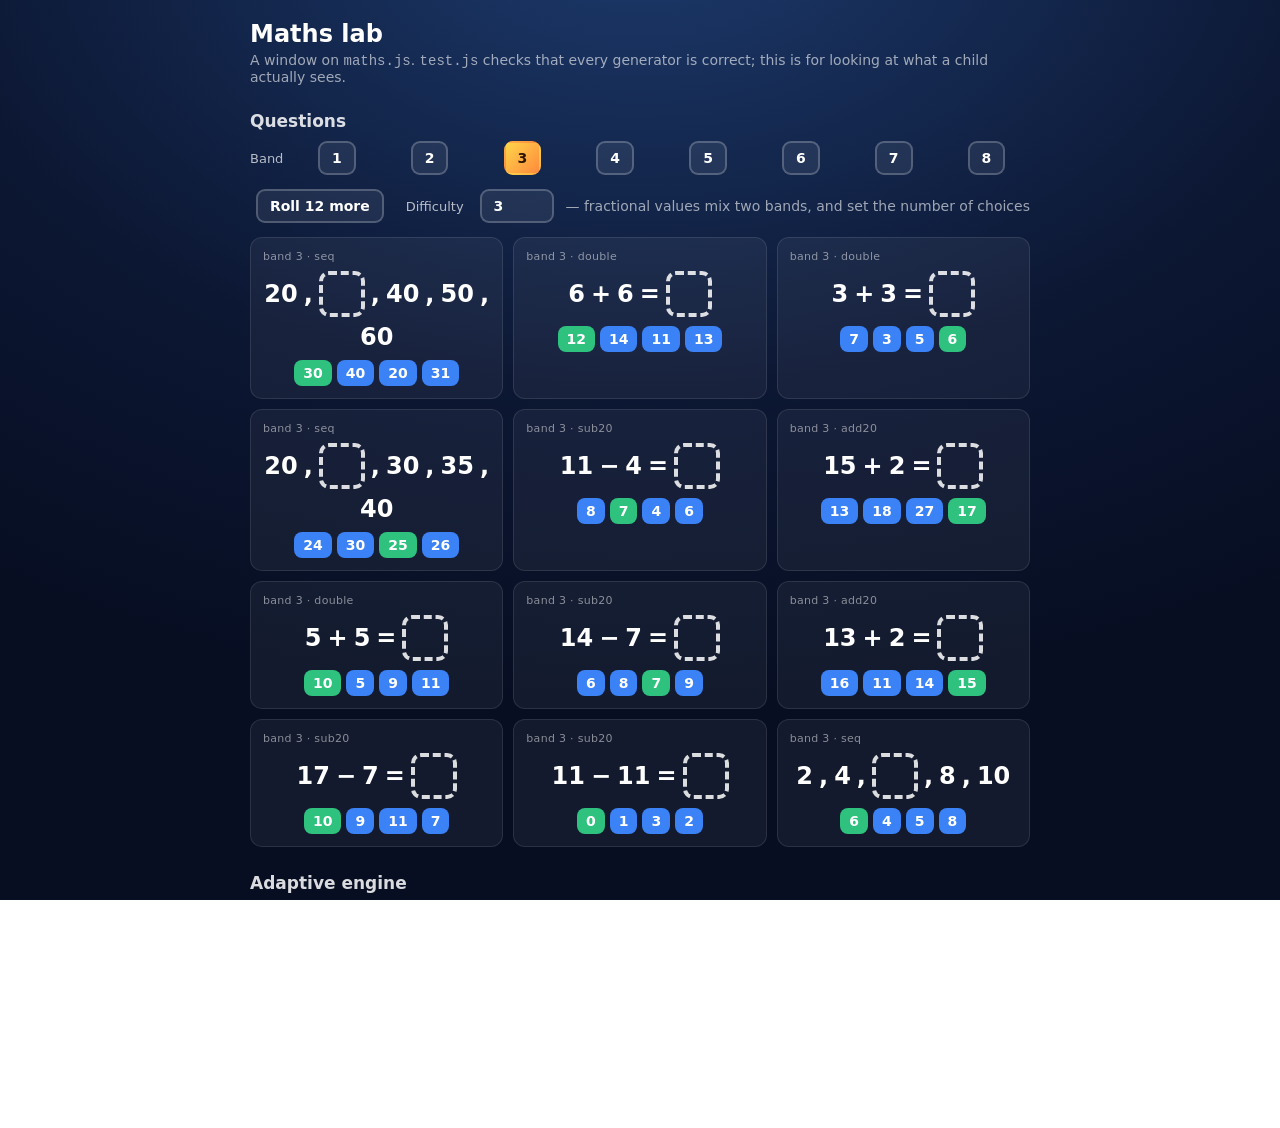
==== maths-lab.html @ 2ecfcfda "feat: add a maths lab for eyeballing what maths.js produces `test.js` proves every generator compute" ====
<!DOCTYPE html>
<html lang="en">
<head>
<meta charset="utf-8">
<meta name="viewport" content="width=device-width, initial-scale=1">
<title>Maths lab — Flick Football Chaos</title>
<!-- The game's own stylesheet, so a question here looks exactly like a question
     in a match. A preview drawn a second way would be a preview of the preview. -->
<link rel="stylesheet" href="style.css">
<style>
  body { overflow: auto; padding: 20px 16px 60px; }
  .lab { max-width: 780px; margin: 0 auto; }
  h1 { font-size: 24px; margin-bottom: 4px; }
  h2 { font-size: 17px; margin: 26px 0 10px; opacity: .85; }
  .sub { opacity: .6; font-size: 14px; margin-bottom: 18px; }
  .row { display: flex; gap: 6px; flex-wrap: wrap; align-items: center; margin-bottom: 14px; }
  .row label { font-size: 13px; opacity: .7; margin-right: 4px; }
  button.lab, select.lab, input.lab {
    font: inherit; font-size: 14px; font-weight: 700; color: #fff;
    padding: 7px 12px; border-radius: 9px; cursor: pointer;
    border: 2px solid rgba(255,255,255,.22); background: rgba(255,255,255,.07);
  }
  button.lab.on { background: linear-gradient(135deg,#ffd54a,#ff8a3d); color: #2b1600; border-color: transparent; }
  input.lab { cursor: text; width: 74px; }

  .cards { display: grid; grid-template-columns: repeat(auto-fill, minmax(230px, 1fr)); gap: 10px; }
  .card {
    padding: 12px; border-radius: 12px;
    background: rgba(255,255,255,.05); border: 1px solid rgba(255,255,255,.1);
  }
  .card .meta { font-size: 11px; opacity: .5; margin-bottom: 8px; letter-spacing: .3px; }
  /* #quizQ's own rules give the tokens their in-game look; the size is dialled
     down here because a dozen of them share a screen. */
  .card .q { display: flex; align-items: center; justify-content: center; gap: 6px;
             flex-wrap: wrap; font-size: 24px; font-weight: 800; min-height: 42px; }
  .card .opts { display: flex; gap: 5px; justify-content: center; flex-wrap: wrap; margin-top: 9px; }
  .card .opts span {
    font-size: 14px; font-weight: 800; padding: 5px 9px; border-radius: 8px;
    background: #3b82f6;
  }
  .card .opts span.right { background: #2ec27e; }

  table.lab { border-collapse: collapse; width: 100%; font-size: 14px; }
  table.lab th, table.lab td { padding: 6px 8px; text-align: right; border-bottom: 1px solid rgba(255,255,255,.1); }
  table.lab th:first-child, table.lab td:first-child { text-align: left; }
  table.lab th { opacity: .6; font-size: 12px; font-weight: 700; }
  td.good { color: #57e389; } td.bad { color: #ff9e9e; }
  .note { font-size: 13px; opacity: .6; margin-top: 10px; line-height: 1.5; }
</style>
</head>
<body>
<div class="lab">
  <h1>Maths lab</h1>
  <p class="sub">
    A window on <code>maths.js</code>. <code>test.js</code> checks that every
    generator is correct; this is for looking at what a child actually sees.
  </p>

  <h2>Questions</h2>
  <div class="row" id="bandRow"><label>Band</label></div>
  <div class="row">
    <button class="lab" id="roll">Roll 12 more</button>
    <label style="margin-left:10px">Difficulty</label>
    <input class="lab" id="diff" type="number" min="1" max="8" step="0.25" value="3">
    <span class="sub" style="margin:0">— fractional values mix two bands, and set the number of choices</span>
  </div>
  <div class="cards" id="cards"></div>

  <h2>Adaptive engine</h2>
  <div class="row">
    <label>Answers each</label>
    <input class="lab" id="simN" type="number" min="200" max="60000" step="200" value="4000">
    <button class="lab" id="sim">Simulate learners</button>
  </div>
  <table class="lab" id="simOut"></table>
  <p class="note">
    Six children of fixed ability on the same 1&ndash;8 scale, each starting at
    band&nbsp;4. Their chance of knowing an answer falls off as the difficulty
    passes their ability, and whatever they do not know they guess from the
    choices on offer &mdash; which is what makes the two- and three-choice
    floor at the bottom of the scale do any work.
  </p>
  <p class="note">
    The engine should park each of them near <strong>80% correct</strong>, at a
    band close to their ability. This is the same learner model
    <code>test.js</code> asserts against, so the two cannot disagree; the lab
    just lets you watch it rather than take its word.
  </p>
</div>

<script src="maths.js"></script>
<script src="quiz.js"></script>
<script>
(function () {
  'use strict';

  var band = 3;

  function el(id) { return document.getElementById(id); }

  // Sample questions from one band, or across a fractional difficulty.
  function roll() {
    var diff = Number(el('diff').value) || band;
    var state = Maths.newState(Math.round(diff));
    var box = el('cards'), i, k, q, card, qEl, opts, opt;
    box.innerHTML = '';
    for (i = 0; i < 12; i++) {
      q = Maths.make(diff, state, Math.random);
      card = document.createElement('div');
      card.className = 'card';

      card.innerHTML = '<div class="meta"></div><div class="q"></div><div class="opts"></div>';
      card.querySelector('.meta').textContent = 'band ' + q.band + ' · ' + q.skill;

      qEl = card.querySelector('.q');
      for (k = 0; k < q.render.length; k++) {
        // The game's own renderer, so this is not a second opinion on the markup.
        qEl.appendChild(Quiz.renderToken(q.render[k]));
      }

      opts = card.querySelector('.opts');
      for (k = 0; k < q.choices.length; k++) {
        opt = document.createElement('span');
        opt.textContent = q.choices[k];
        if (q.choices[k] === q.answer) { opt.className = 'right'; }
        opts.appendChild(opt);
      }
      box.appendChild(card);
    }
  }

  // Band buttons set both the band and the difficulty, since a whole number
  // difficulty is exactly that band.
  (function () {
    var row = el('bandRow'), b, btn;
    for (b = 1; b <= 8; b++) {
      btn = document.createElement('button');
      btn.className = 'lab' + (b === band ? ' on' : '');
      btn.textContent = b;
      btn.setAttribute('data-band', b);
      btn.addEventListener('click', function () {
        band = Number(this.getAttribute('data-band'));
        el('diff').value = band;
        [].forEach.call(row.querySelectorAll('button'), function (x) {
          x.className = 'lab' + (Number(x.getAttribute('data-band')) === band ? ' on' : '');
        });
        roll();
      });
      row.appendChild(btn);
    }
  })();

  el('roll').addEventListener('click', roll);
  el('diff').addEventListener('change', roll);

  // A synthetic learner of fixed ability on the same 1-8 scale. Their chance of
  // knowing an answer falls off as difficulty passes their ability, and what
  // they do not know they guess from the choices on offer.
  //
  // Copied deliberately from test.js rather than invented: a lab that modelled
  // the learner differently would give a different answer to the same question,
  // and there would be no way to tell which one was lying.
  function simulate(ability, n) {
    var s = Maths.newState(4);
    var correct = 0, total = 0, sum = 0, i, known, choices, p, ok_, at, ms;
    for (i = 0; i < n; i++) {
      at = Math.round(s.difficulty);         // not `band`: that is the preview's
      known = 1 / (1 + Math.exp(1.6 * (s.difficulty - ability)));
      choices = Maths.choiceCount(s.difficulty);
      p = known + (1 - known) / choices;
      ok_ = Math.random() < p;
      ms = ok_ ? (2500 + 900 * at) * (0.4 + Math.random() * 1.4) : 9000;
      s = Maths.update(s, { correct: ok_, elapsedMs: ms, band: at, skill: 'x' });
      // Measure the second half only: the first is the climb to their level.
      if (i > n / 2) { total++; sum += s.difficulty; if (ok_) { correct++; } }
    }
    return { band: sum / total, accuracy: correct / total };
  }

  el('sim').addEventListener('click', function () {
    var n = Number(el('simN').value) || 4000;
    var html = '<tr><th>Ability</th><th>Settles at band</th><th>Correct</th></tr>';
    [1.5, 3, 4.5, 6, 7.5, 8.5].forEach(function (ability) {
      var r = simulate(ability, n);
      // The band should land near their ability, and accuracy near 80%.
      var bandOk = Math.abs(r.band - Math.min(8, ability)) < 1.2;
      var accOk = r.accuracy > 0.72 && r.accuracy < 0.88;
      html += '<tr><td>' + ability.toFixed(1) + '</td>' +
              '<td class="' + (bandOk ? 'good' : 'bad') + '">' + r.band.toFixed(2) + '</td>' +
              '<td class="' + (accOk ? 'good' : 'bad') + '">' +
              (r.accuracy * 100).toFixed(0) + '%</td></tr>';
    });
    el('simOut').innerHTML = html;
  });

  roll();
})();
</script>
</body>
</html>
---- style.css ----
* { margin: 0; padding: 0; box-sizing: border-box; }

html, body {
  height: 100%;
  overflow: hidden;
  overscroll-behavior: none;
}

body {
  background: radial-gradient(1200px 800px at 50% -10%, #1d3b6e 0%, #0c1733 60%, #070e22 100%);
  font-family: "Trebuchet MS", "Avenir Next", Verdana, system-ui, sans-serif;
  color: #fff;
  user-select: none;
  -webkit-user-select: none;
  -webkit-tap-highlight-color: transparent;
}

#wrap {
  height: 100dvh;
  display: flex;
  flex-direction: column;
  align-items: center;
  padding: 10px 10px 6px;
  gap: 8px;
}

#hud {
  width: min(96vw, 560px);
  display: flex;
  align-items: center;
  justify-content: space-between;
  gap: 8px;
}

.team {
  font-weight: 800;
  font-size: clamp(15px, 2.4vh, 20px);
  letter-spacing: .5px;
  padding: 6px 12px;
  border-radius: 999px;
  background: rgba(255, 255, 255, .08);
  white-space: nowrap;
}

.team b { font-size: clamp(18px, 3vh, 24px); margin: 0 2px; }
.team.blue { color: #7db4ff; border: 2px solid #3b82f6; }
.team.red  { color: #ff9e9e; border: 2px solid #ef4444; }

#turnMsg {
  flex: 1;
  text-align: center;
  font-weight: 700;
  font-size: clamp(13px, 2vh, 17px);
  padding: 6px 8px;
  border-radius: 10px;
  transition: color .2s;
}
#turnMsg.human { color: #9cc7ff; }
#turnMsg.ai    { color: #ffb3b3; }

#stage {
  position: relative;
  flex: 1;
  min-height: 0;
  width: 100%;
  display: flex;
  align-items: center;
  justify-content: center;
}

canvas {
  display: block;
  border-radius: 14px;
  box-shadow: 0 10px 40px rgba(0, 0, 0, .55), 0 0 0 3px rgba(255, 255, 255, .07);
  touch-action: none;
  cursor: pointer;
}

#fsBtn {
  position: absolute;
  top: 8px;
  right: 8px;
  z-index: 4;
  width: 38px;
  height: 38px;
  display: flex;
  align-items: center;
  justify-content: center;
  font: inherit;
  font-size: 19px;
  line-height: 1;
  color: #fff;
  border: 2px solid rgba(255, 255, 255, .35);
  border-radius: 10px;
  background: rgba(8, 20, 45, .5);
  backdrop-filter: blur(3px);
  cursor: pointer;
  opacity: .55;
  transition: opacity .15s, transform .08s, background .15s;
}
#fsBtn:hover  { opacity: 1; background: rgba(8, 20, 45, .75); }
#fsBtn:active { transform: scale(.92); }

/* keep the app background — a fullscreened element sits on a bare backdrop */
#wrap:fullscreen {
  width: 100%;
  height: 100%;
  padding: 12px 12px 8px;
  background: radial-gradient(1200px 800px at 50% -10%, #1d3b6e 0%, #0c1733 60%, #070e22 100%);
}
#wrap:-webkit-full-screen {
  width: 100%;
  height: 100%;
  padding: 12px 12px 8px;
  background: radial-gradient(1200px 800px at 50% -10%, #1d3b6e 0%, #0c1733 60%, #070e22 100%);
}
#wrap::backdrop { background: #070e22; }

#chaosBanner {
  position: absolute;
  top: 10px;
  left: 50%;
  padding: 8px 18px;
  border-radius: 999px;
  font-weight: 900;
  font-size: clamp(14px, 2.2vh, 18px);
  letter-spacing: 1px;
  color: #2b1600;
  background: linear-gradient(135deg, #ffd54a, #ff8a3d);
  box-shadow: 0 4px 18px rgba(255, 150, 40, .5);
  animation: bannerPop .35s ease both, wiggle 1.2s ease-in-out .4s infinite;
  pointer-events: none;
  white-space: nowrap;
  z-index: 3;
}

@keyframes bannerPop {
  from { transform: translateX(-50%) scale(.4); opacity: 0; }
  to   { transform: translateX(-50%) scale(1);  opacity: 1; }
}

@keyframes wiggle {
  0%, 100% { transform: translateX(-50%) rotate(-2deg); }
  50%      { transform: translateX(-50%) rotate(2deg); }
}

#goalFlash {
  position: absolute;
  top: 42%;
  left: 50%;
  transform: translate(-50%, -50%);
  font-size: clamp(48px, 10vh, 90px);
  font-weight: 900;
  color: #fff;
  -webkit-text-stroke: 3px #0a5c34;
  text-shadow: 0 6px 0 rgba(0, 0, 0, .35);
  letter-spacing: 2px;
  animation: goalPop .5s cubic-bezier(.2, 1.6, .4, 1) both;
  pointer-events: none;
  z-index: 4;
}

@keyframes goalPop {
  from { transform: translate(-50%, -50%) scale(.3); opacity: 0; }
  to   { transform: translate(-50%, -50%) scale(1);  opacity: 1; }
}

#overlay {
  position: absolute;
  inset: 0;
  display: flex;
  align-items: center;
  justify-content: center;
  background: rgba(5, 10, 25, .72);
  backdrop-filter: blur(3px);
  z-index: 5;
}

#overCard {
  text-align: center;
  width: min(96%, 540px);
  padding: 34px 40px 30px;
  border-radius: 22px;
  background: linear-gradient(160deg, #1d3b6e, #122347);
  box-shadow: 0 16px 50px rgba(0, 0, 0, .6);
  animation: cardPop .4s ease both;
}

@keyframes cardPop {
  from { transform: scale(.6); opacity: 0; }
  to   { transform: scale(1);  opacity: 1; }
}

#overTitle { font-size: clamp(30px, 6vh, 46px); margin-bottom: 8px; }
#overSub   { opacity: .85; margin-bottom: 22px; font-size: clamp(15px, 2.4vh, 19px); }

#again {
  font: inherit;
  font-weight: 800;
  font-size: clamp(16px, 2.6vh, 20px);
  padding: 12px 30px;
  border: none;
  border-radius: 999px;
  color: #06230f;
  background: linear-gradient(135deg, #57e389, #2ec27e);
  cursor: pointer;
  box-shadow: 0 6px 0 #1a8a55, 0 10px 24px rgba(0, 0, 0, .4);
  transition: transform .08s;
}
#again:active { transform: translateY(4px); box-shadow: 0 2px 0 #1a8a55; }

#hint {
  font-size: clamp(11px, 1.8vh, 14px);
  opacity: .6;
  padding-bottom: 4px;
  text-align: center;
}

.hidden { display: none !important; }

#quiz {
  position: absolute;
  left: 50%;
  top: 50%;
  transform: translate(-50%, -50%);
  /* Deliberately large. This panel is the game's whole reason for existing;
     sized to sit politely on the pitch it read as an interruption to dismiss
     rather than the thing to do. */
  width: min(96%, 540px);
  max-height: 94%;
  overflow: hidden;
  padding: 22px 20px 16px;
  border-radius: 22px;
  background: rgba(6, 20, 44, .95);
  box-shadow: 0 12px 44px rgba(0, 0, 0, .6);
  z-index: 6;
  text-align: center;
}

/* During a save the child needs to see the goal being attacked and the ball's
   route into it, so the panel lifts clear of the lower half of the pitch. */
#quiz.saving { top: 34%; }

#quizLead {
  font-size: clamp(14px, 2.4vh, 19px);
  font-weight: 800;
  letter-spacing: .4px;
  opacity: .8;
  margin-bottom: 9px;
}

#quizPrize {
  display: inline-flex;
  flex-direction: column;
  align-items: center;
  gap: 2px;
  margin: 0 auto 10px;
  padding: 10px 28px 9px;
  border-radius: 16px;
  background: linear-gradient(160deg, #ffe27a, #ffb43d 55%, #ff8a3d);
  box-shadow: 0 0 0 2px rgba(255, 255, 255, .4) inset, 0 6px 16px rgba(0, 0, 0, .35);
  /* Not `bannerPop`: that keyframe ends on translateX(-50%), which is the
     centring trick for the absolutely-positioned chaos banner. On a normally
     flowed element with fill-mode `both` it sticks, shifting the prize half
     its own width to the left. */
  animation: prizePop .35s ease both, prizeGlow 1.6s ease-in-out .4s infinite;
}

@keyframes prizePop {
  from { transform: scale(.4); opacity: 0; }
  to   { transform: scale(1);  opacity: 1; }
}

@keyframes prizeGlow {
  0%, 100% { box-shadow: 0 0 0 2px rgba(255, 255, 255, .4) inset, 0 6px 16px rgba(0, 0, 0, .35), 0 0 0 rgba(255, 138, 61, 0); }
  50%      { box-shadow: 0 0 0 2px rgba(255, 255, 255, .6) inset, 0 6px 16px rgba(0, 0, 0, .35), 0 0 20px 5px rgba(255, 138, 61, .6); }
}

#quizPrizeGlyph {
  font-size: clamp(38px, 8vh, 64px);
  line-height: 1;
}

#quizPrizePreview {
  display: flex;
  align-items: center;
  justify-content: center;
  gap: 5px;
  height: clamp(10px, 2.2vh, 16px);
}

.pvDot { border-radius: 50%; flex: 0 0 auto; }
.pvDot.szXs { width: clamp(5px, 1.1vh, 8px);   height: clamp(5px, 1.1vh, 8px); }
.pvDot.szSm { width: clamp(8px, 1.7vh, 12px);  height: clamp(8px, 1.7vh, 12px); }
.pvDot.szMd { width: clamp(10px, 2.2vh, 15px); height: clamp(10px, 2.2vh, 15px); }
.pvDot.szLg { width: clamp(17px, 3.6vh, 26px); height: clamp(17px, 3.6vh, 26px); }

.pvBar { border-radius: 4px; height: clamp(5px, 1.1vh, 8px); flex: 0 0 auto; }
.pvBar.szSm { width: clamp(12px, 2.4vh, 17px); }
.pvBar.szLg { width: clamp(28px, 5.6vh, 42px); }

.pvArrow {
  width: 0;
  height: 0;
  border-top: 4px solid transparent;
  border-bottom: 4px solid transparent;
  border-left: 7px solid rgba(43, 22, 0, .75);
  flex: 0 0 auto;
}

.pvStreak { height: clamp(2px, .6vh, 4px); border-radius: 3px; flex: 0 0 auto; }
.pvStreak.sz3 { width: clamp(5px, 1.1vh, 8px);  opacity: .3; }
.pvStreak.sz2 { width: clamp(7px, 1.6vh, 11px); opacity: .55; }
.pvStreak.sz1 { width: clamp(10px, 2vh, 14px);  opacity: .8; }

#quizQ {
  display: flex;
  align-items: center;
  justify-content: center;
  gap: 8px;
  flex-wrap: wrap;
  min-height: 64px;
  font-size: clamp(28px, 5.6vh, 44px);
  font-weight: 800;
}

#quizChoices { display: flex; gap: 12px; justify-content: center; flex-wrap: wrap; margin-top: 16px; }
#quizChoices button {
  font: inherit;
  font-weight: 800;
  font-size: clamp(24px, 4vh, 34px);
  min-width: 86px;
  padding: 15px 12px;
  border: none;
  border-radius: 16px;
  background: #3b82f6;
  color: #fff;
  cursor: pointer;
  box-shadow: 0 5px 0 #1e50b0;
}
#quizChoices button:active { transform: translateY(3px); box-shadow: 0 2px 0 #1e50b0; }
#quizChoices button.right { background: #2ec27e; box-shadow: 0 5px 0 #1a8a55; }
#quizChoices button.wrong { background: #ef4444; box-shadow: 0 5px 0 #a51f1f; }

#quizSkip {
  margin-top: 14px;
  width: 38px;
  height: 38px;
  border-radius: 50%;
  border: none;
  background: rgba(255, 255, 255, .1);
  color: rgba(255, 255, 255, .55);
  font-size: 15px;
  line-height: 1;
  cursor: pointer;
}
#quizSkip:hover { background: rgba(255, 255, 255, .18); color: rgba(255, 255, 255, .85); }
#quizSkip:active { transform: scale(.92); }

.qBalls { display: flex; gap: 3px; }
.qBall {
  width: clamp(16px, 3vh, 24px);
  height: clamp(16px, 3vh, 24px);
  border-radius: 50%;
  background: #fff;
  border: 2px solid #222;
}
.qBox {
  min-width: 46px;
  height: 46px;
  border: 4px dashed rgba(255, 255, 255, .85);
  border-radius: 10px;
}
.qFrac { display: inline-flex; flex-direction: column; font-size: .6em; line-height: 1.05; }
.qFrac span:last-child { border-top: 3px solid #fff; }

#startScreen {
  position: fixed;
  inset: 0;
  display: flex;
  align-items: center;
  justify-content: center;
  background: rgba(5, 10, 25, .88);
  backdrop-filter: blur(3px);
  z-index: 20;
  padding: 16px;
}

#startCard {
  text-align: center;
  padding: 28px 26px 24px;
  border-radius: 22px;
  background: linear-gradient(160deg, #1d3b6e, #122347);
  box-shadow: 0 16px 50px rgba(0, 0, 0, .6);
  animation: cardPop .4s ease both;
  /* Every modal in the game is this wide. Sized individually they read as
     unrelated panels; at one size they read as one app. */
  width: min(96%, 540px);
  max-height: 94vh;
  overflow: auto;
}

#startTitle { font-size: clamp(20px, 4.4vh, 30px); margin-bottom: 14px; }

/* A word above each control. The game is playable without reading any of it —
   every button still carries its icon — but a first-time child should not have
   to guess what a row of numbers or a grid of animals is asking. */
.caption {
  font-size: 13px; font-weight: 700; letter-spacing: .4px;
  text-transform: uppercase; opacity: .55;
  margin-bottom: 6px; text-align: center;
}

/* Age belongs to the child, not to the session, so it is set once while making
   a team rather than being re-asked on every visit to the start screen.

   A row of numbers on its own does not say "age" to anyone, so the cake and the
   chosen number are shown together above it: the cake gives the meaning and the
   big number confirms the choice without a word of text. */
/* Its own panel, so the age reads as a separate question from the badge and the
   name rather than a third row of buttons. */
#agePanel {
  margin-top: 14px; padding: 10px 8px 9px;
  border-radius: 14px;
  border: 2px solid rgba(255, 213, 74, .28);
  background: rgba(255, 213, 74, .07);
}
#ageLead {
  display: flex; align-items: center; justify-content: center; gap: 10px;
  margin-bottom: 9px;
}
#ageLead .cake { font-size: 36px; line-height: 1; }
#ageLead #ageValue {
  font-size: 46px; font-weight: 900; line-height: 1;
  min-width: 62px; text-align: left; color: #ffd54a;
  text-shadow: 0 2px 10px rgba(255, 213, 74, .45);
}

/* A nine-column grid rather than a flex row: the ages must stay on one line at
   any card width, and wrapping would strand the no-maths button on its own. */
#teamAges { display: grid; grid-template-columns: repeat(9, 1fr); gap: 6px; }
.ageBtn {
  font: inherit;
  font-weight: 800;
  font-size: clamp(14px, 3.2vw, 20px);
  padding: 11px 0;
  border-radius: 11px;
  border: 2px solid rgba(255, 255, 255, .22);
  background: rgba(255, 255, 255, .07);
  color: #fff;
  cursor: pointer;
}
.ageBtn.on {
  background: linear-gradient(135deg, #ffd54a, #ff8a3d);
  color: #2b1600; border-color: #fff;
  transform: scale(1.18);
  box-shadow: 0 0 0 3px rgba(255, 213, 74, .35);
}

/* The name is optional, so it sits behind a dice: a child who will not type
   still gets a team called something. */
#teamNameRow { display: flex; gap: 6px; align-items: stretch; }
#teamDice {
  font: inherit; font-size: 26px; line-height: 1;
  flex: 0 0 auto; width: 58px;
  border-radius: 10px; border: 2px solid rgba(255, 255, 255, .2);
  background: rgba(255, 255, 255, .08); cursor: pointer;
}
#teamDice:active { transform: scale(.92); }

/* Step one: what kind of game. Two unlabelled buttons — a ball is one match, a
   trophy is the cup. Asking this first means a child deciding between a
   kickabout and a tournament is not also reading a row of teams and a cup
   progress bar that may not apply to either. */
#modeRow { display: flex; gap: 16px; justify-content: center; }
#modeRow button {
  font: inherit; cursor: pointer;
  flex: 1 1 0; max-width: 230px;
  display: flex; align-items: center; justify-content: center;
  border: 2px solid transparent; border-radius: 20px;
  transition: transform .08s;
}
#modeRow button { flex-direction: column; gap: 6px; padding: 26px 10px 20px; }
#modeRow .modeIcon { font-size: clamp(34px, 6vh, 54px); line-height: 1; }
#modeRow .modeName { font-size: 19px; font-weight: 800; }
#modeRow .modeHint { font-size: 13px; font-weight: 600; opacity: .7; }
#modeRow button:active { transform: translateY(4px); }

#pickSingle {
  color: #fff;
  background: rgba(255, 255, 255, .08);
  border-color: rgba(255, 255, 255, .22);
  box-shadow: 0 5px 0 rgba(0, 0, 0, .3);
}
#pickCup {
  color: #2b1600;
  background: linear-gradient(135deg, #ffd54a, #ff8a3d);
  box-shadow: 0 6px 0 #b45c14, 0 10px 24px rgba(0, 0, 0, .4);
}
#pickSingle:active { box-shadow: 0 1px 0 rgba(0, 0, 0, .3); }
#pickCup:active    { box-shadow: 0 2px 0 #b45c14; }

/* Step two: who you are playing as, and — in the cup only — how far in. */
#cupProgress { margin-bottom: 12px; }

/* Four pips: how far through the cup this team is. Four flags here meant
   nothing, because the child had not seen the draw yet. */
#cupPips { display: flex; gap: 7px; justify-content: center; height: 11px; align-items: center; }
#cupPips .pip {
  width: 11px; height: 11px; border-radius: 50%;
  background: rgba(255, 255, 255, .12);
  box-shadow: inset 0 0 0 1px rgba(255, 255, 255, .18);
}
#cupPips .pip.done { background: #2ec27e; box-shadow: 0 0 8px rgba(46, 194, 126, .6); }

#startButtons { display: flex; gap: 12px; align-items: center; justify-content: center; }
#startBack {
  font: inherit; font-size: 22px; font-weight: 800; cursor: pointer;
  width: 52px; padding: 12px 0;
  color: #fff; border: 2px solid rgba(255, 255, 255, .22); border-radius: 999px;
  background: rgba(255, 255, 255, .08);
}
#startGo {
  font: inherit; font-size: 24px; font-weight: 800; cursor: pointer;
  padding: 13px 44px;
  border: none; border-radius: 999px;
  color: #06230f;
  background: linear-gradient(135deg, #57e389, #2ec27e);
  box-shadow: 0 6px 0 #1a8a55, 0 10px 24px rgba(0, 0, 0, .4);
  transition: transform .08s;
}
#startGo:active { transform: translateY(4px); box-shadow: 0 2px 0 #1a8a55; }
#startBack:active { transform: translateY(3px); }

#startStats {
  font: inherit; font-size: 20px; cursor: pointer;
  width: 52px; padding: 12px 0;
  color: #fff; border: 2px solid rgba(255, 255, 255, .22); border-radius: 999px;
  background: rgba(255, 255, 255, .08);
}
#startStats:active { transform: translateY(3px); }

/* ---- what this team has done ---- */
#statsPanel {
  position: fixed; inset: 0; z-index: 30;
  display: flex; align-items: center; justify-content: center; padding: 16px;
  background: rgba(5, 10, 25, .85); backdrop-filter: blur(3px);
}
#statsCard {
  width: min(96%, 540px); max-height: 94%; overflow-y: auto;
  padding: 22px 26px 18px;
  border-radius: 22px; text-align: center;
  background: linear-gradient(160deg, #1d3b6e, #122347);
  box-shadow: 0 16px 50px rgba(0, 0, 0, .6);
}
#statsWho { font-size: 26px; font-weight: 800; margin-bottom: 4px; }

/* Icon and number, nothing to read. Two pairs per row on anything but the
   narrowest phone, so the whole record is visible without scrolling. */
#statsGrid {
  display: grid; grid-template-columns: auto 1fr auto;
  gap: 13px 14px; align-items: center; margin-bottom: 18px;
}
#statsGrid .statIcon  { font-size: 24px; line-height: 1; }
#statsGrid .statLabel { font-size: 17px; text-align: left; opacity: .85; }
#statsGrid .statVal   {
  font-size: 22px; font-weight: 900; text-align: right; color: #ffd54a;
  white-space: nowrap;
}
#statsClose {
  font: inherit; font-size: 22px; font-weight: 800; cursor: pointer;
  padding: 11px 34px; border: none; border-radius: 999px;
  color: #fff; background: rgba(255, 255, 255, .14);
}

/* The badge grid holds flags as well as animals, so rows stay even. */
#badgeGrid { grid-template-columns: repeat(6, 1fr); }

#trophyShelf { min-height: 22px; font-size: 18px; letter-spacing: 2px; margin-bottom: 6px; }

/* ---- team slots on the start screen ---- */
#slotRow { display: flex; gap: 12px; justify-content: center; margin-bottom: 14px; }
.slotCard {
  position: relative;
  width: 84px; height: 84px;
  border-radius: 18px;
  border: 2px solid rgba(255,255,255,.2);
  background: rgba(255,255,255,.06);
  display: flex; flex-direction: column; align-items: center; justify-content: center;
  gap: 1px; cursor: pointer; overflow: hidden;
}
.slotCard.on { border-color: #ffd54a; background: rgba(255,213,74,.16); }
.slotCard .badge { font-size: 36px; line-height: 1; }
.slotCard .who { font-size: 11px; opacity: .8; max-width: 78px; overflow: hidden; white-space: nowrap; text-overflow: ellipsis; }
/* Big enough to hit with a thumb: this is the only way into the editor. */
.slotCard .pencil {
  position: absolute; right: 0; top: 0;
  width: 28px; height: 28px;
  display: flex; align-items: center; justify-content: center;
  font: inherit; font-size: 15px; line-height: 1; color: #fff;
  border: none; border-bottom-left-radius: 12px; cursor: pointer;
  background: rgba(255, 255, 255, .16);
}
.slotCard.on .pencil { background: rgba(255, 213, 74, .5); color: #2b1600; }
.slotCard .pencil:active { transform: scale(.9); }
.slotCard.empty .badge { opacity: .45; font-weight: 800; }

/* ---- team editor ---- */
/* Fixed and above the start screen: the editor is opened from there, so an
   absolute box inside #stage would sit behind it and only cover the pitch. */
#teamEditor {
  position: fixed; inset: 0; z-index: 30;
  display: flex; align-items: center; justify-content: center;
  background: rgba(5,10,25,.8);
}
#teamCard {
  /* Captions and the age panel made this card taller than a short phone in
     landscape; without a scroll the save button falls off the bottom. */
  width: min(96%, 540px); max-height: 94vh; overflow-y: auto;
  padding: 22px 22px 18px;
  border-radius: 22px; text-align: center;
  background: linear-gradient(160deg, #1d3b6e, #122347);
  box-shadow: 0 16px 50px rgba(0,0,0,.6);
}
/* Its own panel, and the same selected treatment as the age row, so the two
   questions on this card look like questions of the same kind. */
#badgeGrid {
  display: grid; grid-template-columns: repeat(6, 1fr); gap: 8px;
  margin-bottom: 14px; padding: 10px;
  border-radius: 14px;
  border: 2px solid rgba(255, 255, 255, .09);
  background: rgba(255, 255, 255, .04);
}
#badgeGrid button {
  font: inherit; font-size: clamp(24px, 5.4vw, 34px); line-height: 1;
  padding: 10px 0; border-radius: 12px; cursor: pointer;
  border: 2px solid transparent; background: rgba(255, 255, 255, .06);
}
#badgeGrid button.on {
  border-color: #fff;
  background: linear-gradient(135deg, #ffd54a, #ff8a3d);
  transform: scale(1.12);
  box-shadow: 0 0 0 3px rgba(255, 213, 74, .35);
}
#teamName {
  font: inherit; font-size: 22px; font-weight: 700; text-align: center;
  width: 100%; padding: 12px; border-radius: 12px; border: 2px solid rgba(255,255,255,.2);
  background: rgba(255,255,255,.08); color: #fff;
}
#teamName::placeholder { opacity: .4; }
#teamButtons { display: flex; gap: 10px; justify-content: center; margin-top: 12px; }
#teamButtons { margin-top: 16px; gap: 12px; }
#teamButtons button {
  font: inherit; font-size: 22px; font-weight: 800; padding: 12px 28px;
  border: none; border-radius: 999px; cursor: pointer;
}
#teamCancel { color: #fff; background: rgba(255, 255, 255, .14); }
#teamOk { color: #06230f; background: linear-gradient(135deg, #57e389, #2ec27e); }
#teamDelete { color: #fff; background: rgba(255,255,255,.1); }
#teamDelete.arm { background: #ef4444; }

/* ---- the tournament: its own screen ---- */
#bracket {
  position: absolute; inset: 0; z-index: 7;
  display: flex; align-items: center; justify-content: center; padding: 10px;
  background: rgba(4, 9, 22, .93); backdrop-filter: blur(4px);
}

/* A sheet, not a scattering. The card gives the draw an edge to sit inside, so
   it reads as the tournament's own document rather than emoji over a pitch. */
#bracketCard {
  width: min(96%, 540px); max-height: 94%;
  padding: 16px 18px 16px;
  border-radius: 22px;
  background: linear-gradient(160deg, #1d3b6e, #101f3f);
  border: 1px solid rgba(255, 255, 255, .1);
  box-shadow: 0 18px 50px rgba(0, 0, 0, .6);
  display: flex; flex-direction: column; align-items: center; gap: 8px;
  overflow: hidden;
}

#bracketTitle { font-size: 22px; line-height: 1; font-weight: 900; }

/* The one thing the child needs off this screen is who they play next, so the
   tie is stated once at full size and the draw behind it is context. */
#bracketTie {
  display: flex; align-items: center; justify-content: center; gap: 10px;
  width: 100%; padding: 7px 10px;
  border-radius: 12px;
  background: rgba(255, 255, 255, .06);
  border: 1px solid rgba(255, 255, 255, .1);
}
#bracketTie .side {
  flex: 1 1 0; min-width: 0;
  display: flex; flex-direction: column; align-items: center; gap: 1px;
}
#bracketTie .bdg { font-size: 34px; line-height: 1; }
#bracketTie .nm {
  font-size: 11px; font-weight: 700; opacity: .8; max-width: 100%;
  overflow: hidden; white-space: nowrap; text-overflow: ellipsis;
}
#bracketTie .vs { flex: 0 0 auto; font-size: 26px; line-height: 1; }

/* One cup per column of winners, so it is clear what each round is worth. */
#bracketRounds { display: flex; width: 100%; }
#bracketRounds div {
  flex: 1 1 0; min-width: 0; text-align: center;
  font-size: 15px; line-height: 1; opacity: .45;
}
#bracketRounds div.on {
  opacity: 1; transform: scale(1.25);
  filter: drop-shadow(0 0 6px rgba(255, 213, 74, .95));
}

/* Five columns — sixteen entrants, then the winners of each round — collapsing
   into one champion. Every column is a flex box of equal-height cells, so a
   column with half as many cells has cells twice as tall and its boxes land
   exactly level with the midpoint of the pair that feeds them. That is what
   draws the tree: no measuring, no absolute rows. */
#bracketTree {
  display: flex; width: 100%; height: min(52vh, 380px);
}
.col { flex: 1 1 0; min-width: 0; display: flex; flex-direction: column; }
.col + .col { padding-left: 12px; }

/* One tie: the two places that meet. */
.match { flex: 1 1 0; min-height: 0; display: flex; flex-direction: column; }

/* Only the entrants get a plate behind them. Sixteen evenly spaced boxes read
   as a list, and the plate is what makes them eight ties instead. Later rounds
   need no help — their pairs are drawn apart and joined by an elbow, and a
   plate spanning that gap would just be a large empty rectangle. */
#bracketTree .col:first-child .match {
  border-radius: 7px;
  background: rgba(255, 255, 255, .05);
  box-shadow: inset 0 0 0 1px rgba(255, 255, 255, .05);
}

.cell {
  flex: 1 1 0; min-height: 0; position: relative;
  display: flex; align-items: center; padding: 2px 0;
}

.bx {
  /* Capped, and centred by the cell: a later column has taller cells, and a box
     that stretched to fill one would be a wall rather than a name-plate. */
  flex: 1 1 auto; min-width: 0;
  height: 100%; max-height: 20px;
  position: relative;
  display: flex; align-items: center; justify-content: center;
  border: 1px solid rgba(255, 255, 255, .12);
  border-radius: 4px;
  background: linear-gradient(180deg, rgba(255, 255, 255, .08), rgba(255, 255, 255, .03));
  font-size: 15px; line-height: 1;
}

/* The elbow into a box: a vertical line joining the midpoints of the two cells
   that feed it — which sit at 25% and 75% of this cell's height — and a stub
   from that line to the box. */
.col + .col .cell::before {
  content: ''; position: absolute; left: -8px; top: 25%; bottom: 25%;
  border-left: 1px solid rgba(255, 255, 255, .2);
}
.col + .col .cell::after {
  content: ''; position: absolute; left: -8px; width: 8px; top: 50%;
  border-top: 1px solid rgba(255, 255, 255, .2);
}
/* And the stub out of every box that feeds one. */
.col:not(:last-child) .bx::after {
  content: ''; position: absolute; left: 100%; width: 4px; top: 50%;
  border-top: 1px solid rgba(255, 255, 255, .2);
}

.bx.live {
  border-color: rgba(150, 195, 255, .3);
  background: linear-gradient(180deg, rgba(120, 180, 255, .16), rgba(120, 180, 255, .05));
}
/* Beaten, but still legible. Fading a loser to a smudge loses the one thing a
   draw is for: seeing who played whom. So the flag stays readable and the box
   is marked instead. */
.bx.out {
  opacity: .6;
  border-color: rgba(255, 255, 255, .07);
  background: rgba(255, 255, 255, .02);
}
.bx.out::before {
  content: '\2715'; position: absolute; right: 3px; top: 50%;
  transform: translateY(-50%);
  font-size: 9px; font-weight: 900; color: #f87171;
}
.bx.tbd  { border-color: rgba(255, 255, 255, .07); background: rgba(255, 255, 255, .02); }
.bx.you  {
  border-color: #93c5fd;
  background: linear-gradient(180deg, #3b82f6, #1d4ed8);
  box-shadow: 0 0 10px rgba(59, 130, 246, .55);
}
.bx.foe  {
  border-color: #fde68a;
  background: linear-gradient(180deg, #f59e0b, #d97706);
  animation: foePulse 1.6s ease-in-out infinite;
}
@keyframes foePulse {
  0%, 100% { box-shadow: 0 0 0 0 rgba(255, 213, 74, 0); }
  50%      { box-shadow: 0 0 12px 2px rgba(255, 213, 74, .6); }
}

#bracketButtons { display: flex; gap: 10px; align-items: center; margin-top: 6px; }
#bracketBack {
  font: inherit; font-size: 20px; font-weight: 800; cursor: pointer;
  width: 48px; padding: 10px 0;
  color: #fff; border: 2px solid rgba(255, 255, 255, .22); border-radius: 999px;
  background: rgba(255, 255, 255, .08);
}
#bracketBack:active { transform: translateY(3px); }
#roundGo {
  font: inherit; font-size: 22px; font-weight: 800; padding: 10px 34px;
  border: none; border-radius: 999px; cursor: pointer;
  color: #06230f; background: linear-gradient(135deg, #57e389, #2ec27e);
  box-shadow: 0 6px 0 #1a8a55;
}
#roundGo:active { transform: translateY(4px); box-shadow: 0 2px 0 #1a8a55; }
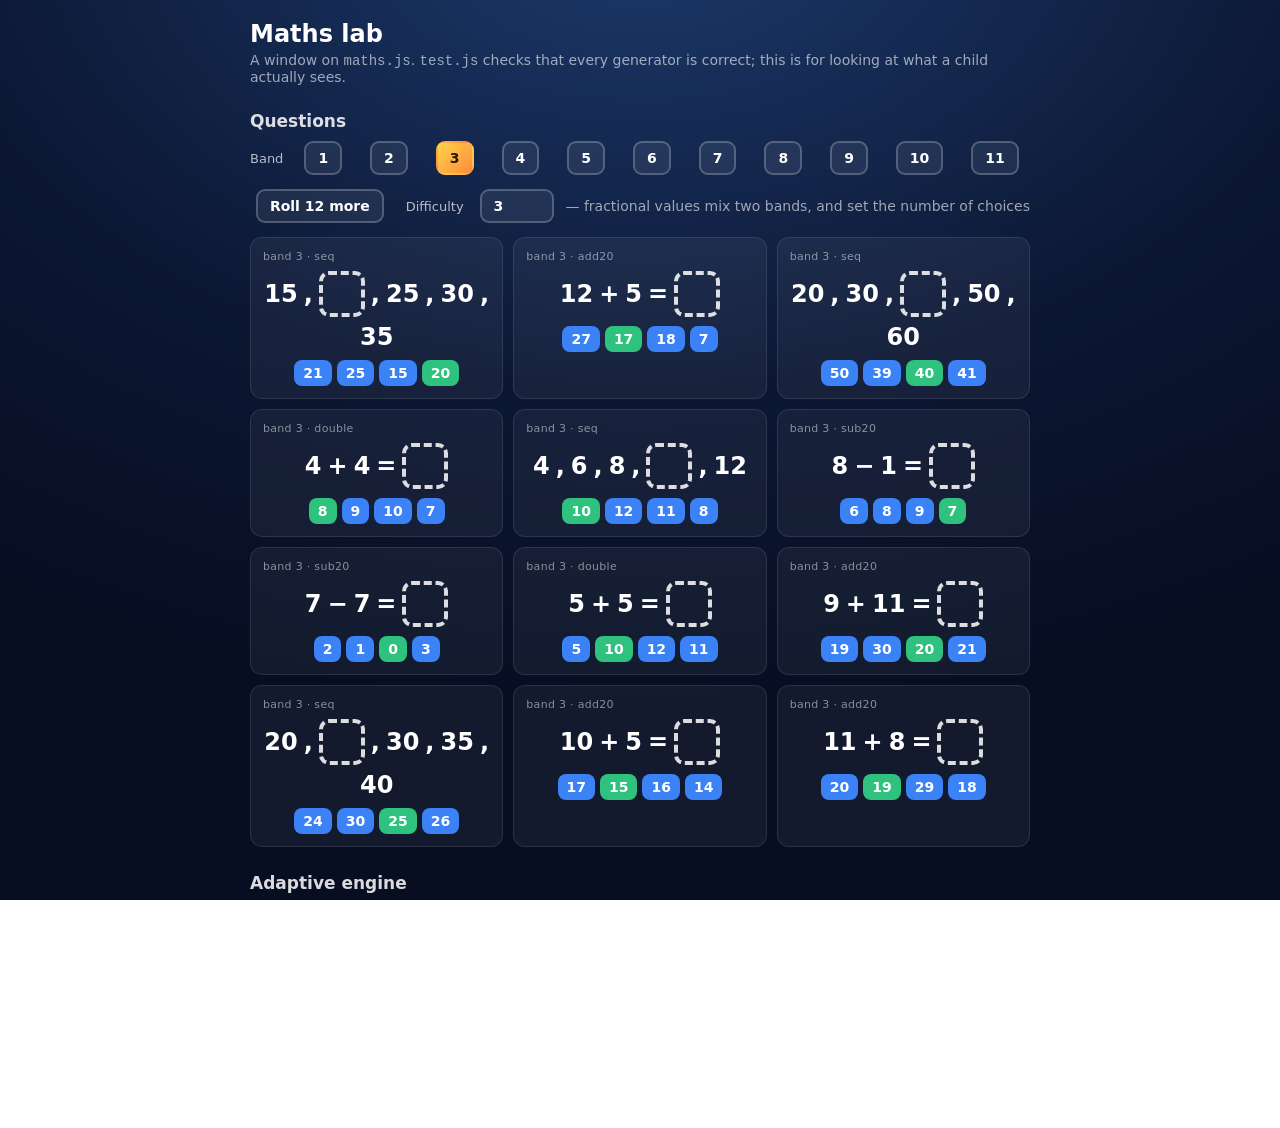
==== commit d1592f66: "feat: render algebra text and geometry diagrams in the quiz The over-12 generators emit two token ki" ====
--- a/maths-lab.html
+++ b/maths-lab.html
@@ -133,7 +133,7 @@
   // difficulty is exactly that band.
   (function () {
     var row = el('bandRow'), b, btn;
-    for (b = 1; b <= 8; b++) {
+    for (b = 1; b <= Maths.MAX_BAND; b++) {
       btn = document.createElement('button');
       btn.className = 'lab' + (b === band ? ' on' : '');
       btn.textContent = b;
--- a/style.css
+++ b/style.css
@@ -373,6 +373,8 @@
 }
 .qFrac { display: inline-flex; flex-direction: column; font-size: .6em; line-height: 1.05; }
 .qFrac span:last-child { border-top: 3px solid #fff; }
+.qVar { font-style: italic; letter-spacing: .5px; }
+.qDiag canvas { display: block; width: 180px; height: 110px; }
 
 #startScreen {
   position: fixed;
@@ -532,13 +534,26 @@
 #startGo:active { transform: translateY(4px); box-shadow: 0 2px 0 #1a8a55; }
 #startBack:active { transform: translateY(3px); }
 
-#startStats {
+#startStats, #startLocker {
   font: inherit; font-size: 20px; cursor: pointer;
   width: 52px; padding: 12px 0;
   color: #fff; border: 2px solid rgba(255, 255, 255, .22); border-radius: 999px;
   background: rgba(255, 255, 255, .08);
 }
-#startStats:active { transform: translateY(3px); }
+#startStats:active, #startLocker:active { transform: translateY(3px); }
+
+/* The next unlock, filling as it approaches. It sits above the start buttons
+   so every visit to the menu shows how close the next reward is — and it is a
+   button into the locker, because wanting the thing is the moment to show
+   where things live. */
+#nextUnlock {
+  display: block; margin: 0 auto 12px; padding: 5px;
+  border-radius: 12px; cursor: pointer;
+  border: 2px solid rgba(255, 255, 255, .16);
+  background: rgba(255, 255, 255, .05);
+}
+#nextUnlock canvas { display: block; border-radius: 7px; }
+#nextUnlock:active { transform: scale(.94); }
 
 /* ---- what this team has done ---- */
 #statsPanel {
@@ -605,6 +620,71 @@
 .slotCard .pencil:active { transform: scale(.9); }
 .slotCard.empty .badge { opacity: .45; font-weight: 800; }
 
+/* ---- the locker ---- */
+#lockerPanel {
+  position: fixed; inset: 0; z-index: 30;
+  display: flex; align-items: center; justify-content: center; padding: 16px;
+  background: rgba(5, 10, 25, .85); backdrop-filter: blur(3px);
+}
+#lockerCard {
+  width: min(96%, 540px); max-height: 94%; overflow-y: auto;
+  padding: 22px 26px 18px;
+  border-radius: 22px; text-align: center;
+  background: linear-gradient(160deg, #1d3b6e, #122347);
+  box-shadow: 0 16px 50px rgba(0, 0, 0, .6);
+}
+#lockerWho { font-size: 26px; font-weight: 800; margin-bottom: 4px; }
+/* One shelf per kind, the same panel treatment as the badge grid so choosing
+   a ball reads like choosing a badge: tap the one you want. */
+.lockerGrid {
+  display: grid; grid-template-columns: repeat(6, 1fr); gap: 8px;
+  margin-bottom: 10px; padding: 10px;
+  border-radius: 14px;
+  border: 2px solid rgba(255, 255, 255, .09);
+  background: rgba(255, 255, 255, .04);
+}
+.lockerGrid button {
+  position: relative; padding: 6px 4px 4px;
+  border-radius: 12px; cursor: pointer;
+  border: 2px solid transparent; background: rgba(255, 255, 255, .06);
+}
+.lockerGrid button canvas {
+  display: block; margin: 0 auto; width: 44px; height: 44px; border-radius: 8px;
+}
+.lockerGrid button.on {
+  border-color: #fff;
+  background: rgba(255, 213, 74, .22);
+  box-shadow: 0 0 0 3px rgba(255, 213, 74, .35);
+}
+/* A locked tile is the item itself, part-shaded, filling upward as the child
+   gets closer (the shading is painted into the canvas, not filtered on top, so
+   the colours underneath still read). It is a thing to want, not a button that
+   fails. The price sits under the art on its own line: in the corner it
+   overlapped the drawing and clipped its own last digit. */
+.lockerGrid button.locked { cursor: default; }
+.lockerGrid .need {
+  display: block; margin-top: 3px; min-height: 12px;
+  font-size: 11px; font-weight: 800; letter-spacing: -.2px;
+  color: #ffd54a; opacity: .9; white-space: nowrap;
+}
+#lockerClose {
+  font: inherit; font-size: 22px; font-weight: 800; cursor: pointer;
+  margin-top: 4px; padding: 11px 34px;
+  border: none; border-radius: 999px;
+  color: #fff; background: rgba(255, 255, 255, .14);
+}
+
+/* New cosmetics land on the full-time card, popping in one by one. */
+#overUnlocks { margin: 12px 0 4px; }
+#overUnlockRow { display: flex; gap: 10px; justify-content: center; }
+#overUnlockRow canvas {
+  width: 52px; height: 52px; padding: 4px;
+  border-radius: 10px; background: rgba(255, 255, 255, .1);
+  animation: cardPop .5s ease both;
+}
+#overUnlockRow canvas:nth-child(2) { animation-delay: .15s; }
+#overUnlockRow canvas:nth-child(3) { animation-delay: .3s; }
+
 /* ---- team editor ---- */
 /* Fixed and above the start screen: the editor is opened from there, so an
    absolute box inside #stage would sit behind it and only cover the pitch. */
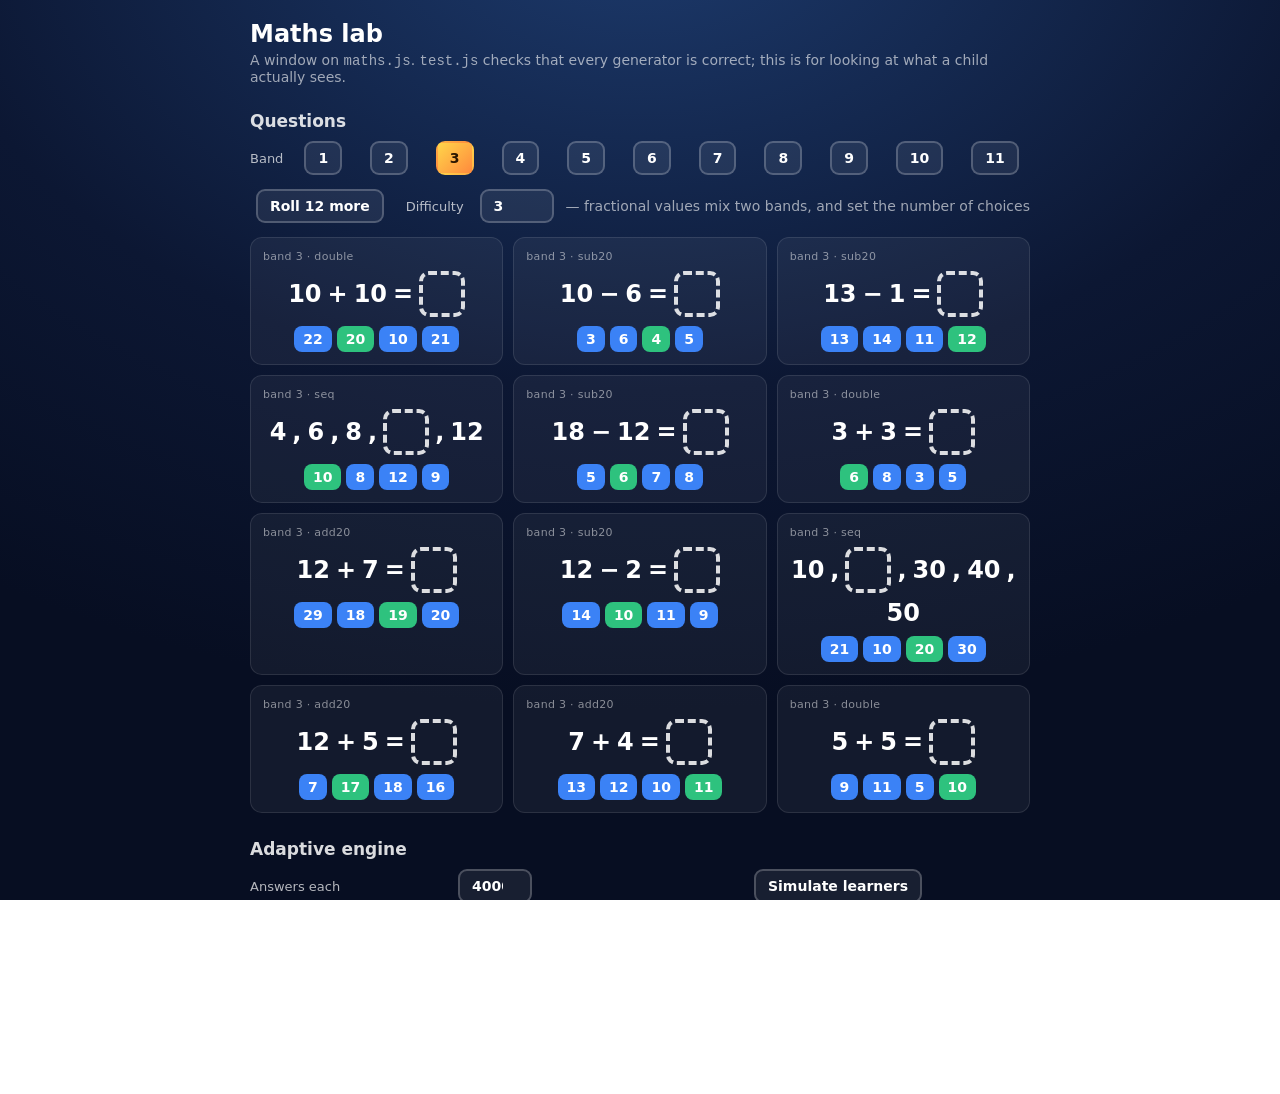
==== commit b53c3b26: "docs: carry the 1-11 ceiling into the comments and the maths lab The extension to band 11 left the e" ====
--- a/maths-lab.html
+++ b/maths-lab.html
@@ -61,7 +61,7 @@
   <div class="row">
     <button class="lab" id="roll">Roll 12 more</button>
     <label style="margin-left:10px">Difficulty</label>
-    <input class="lab" id="diff" type="number" min="1" max="8" step="0.25" value="3">
+    <input class="lab" id="diff" type="number" min="1" max="11" step="0.25" value="3">
     <span class="sub" style="margin:0">— fractional values mix two bands, and set the number of choices</span>
   </div>
   <div class="cards" id="cards"></div>
@@ -74,7 +74,7 @@
   </div>
   <table class="lab" id="simOut"></table>
   <p class="note">
-    Six children of fixed ability on the same 1&ndash;8 scale, each starting at
+    Seven children of fixed ability on the same 1&ndash;11 scale, each starting at
     band&nbsp;4. Their chance of knowing an answer falls off as the difficulty
     passes their ability, and whatever they do not know they guess from the
     choices on offer &mdash; which is what makes the two- and three-choice
@@ -150,10 +150,13 @@
     }
   })();
 
+  // The difficulty box tops out where the engine does, whatever that is.
+  el('diff').max = Maths.MAX_BAND;
+
   el('roll').addEventListener('click', roll);
   el('diff').addEventListener('change', roll);
 
-  // A synthetic learner of fixed ability on the same 1-8 scale. Their chance of
+  // A synthetic learner of fixed ability on the same 1-MAX_BAND scale. Their chance of
   // knowing an answer falls off as difficulty passes their ability, and what
   // they do not know they guess from the choices on offer.
   //
@@ -180,10 +183,13 @@
   el('sim').addEventListener('click', function () {
     var n = Number(el('simN').value) || 4000;
     var html = '<tr><th>Ability</th><th>Settles at band</th><th>Correct</th></tr>';
-    [1.5, 3, 4.5, 6, 7.5, 8.5].forEach(function (ability) {
+    // Abilities span the whole ladder, including the over-12 bands: the lab is
+    // how content and engine get judged, so it must not stop where the engine
+    // no longer does.
+    [1.5, 3, 4.5, 6, 7.5, 9, 10.5].forEach(function (ability) {
       var r = simulate(ability, n);
       // The band should land near their ability, and accuracy near 80%.
-      var bandOk = Math.abs(r.band - Math.min(8, ability)) < 1.2;
+      var bandOk = Math.abs(r.band - Math.min(Maths.MAX_BAND, ability)) < 1.2;
       var accOk = r.accuracy > 0.72 && r.accuracy < 0.88;
       html += '<tr><td>' + ability.toFixed(1) + '</td>' +
               '<td class="' + (bandOk ? 'good' : 'bad') + '">' + r.band.toFixed(2) + '</td>' +
--- a/style.css
+++ b/style.css
@@ -374,7 +374,10 @@
 .qFrac { display: inline-flex; flex-direction: column; font-size: .6em; line-height: 1.05; }
 .qFrac span:last-child { border-top: 3px solid #fff; }
 .qVar { font-style: italic; letter-spacing: .5px; }
-.qDiag canvas { display: block; width: 180px; height: 110px; }
+/* Each canvas carries its own inline CSS size: the triangle diagram is drawn
+   to true proportions and so picks its own box, and a fixed size here would
+   squash it back into the wrong angles. */
+.qDiag canvas { display: block; }
 
 #startScreen {
   position: fixed;
@@ -438,9 +441,9 @@
   text-shadow: 0 2px 10px rgba(255, 213, 74, .45);
 }
 
-/* A nine-column grid rather than a flex row: the ages must stay on one line at
-   any card width, and wrapping would strand the no-maths button on its own. */
-#teamAges { display: grid; grid-template-columns: repeat(9, 1fr); gap: 6px; }
+/* A six-column grid to match the badge grid above and the expanded age row
+   (now 12 buttons: ages 5–13 plus "14–15", "16+", no-maths). */
+#teamAges { display: grid; grid-template-columns: repeat(6, 1fr); gap: 6px; }
 .ageBtn {
   font: inherit;
   font-weight: 800;
@@ -899,3 +902,22 @@
   box-shadow: 0 6px 0 #1a8a55;
 }
 #roundGo:active { transform: translateY(4px); box-shadow: 0 2px 0 #1a8a55; }
+
+/* ---- the pro skin: broadcast graphics for over-12 teams ---- */
+/* Overrides only. If a rule here needs new markup, it is wrong. */
+body.pro {
+  background: linear-gradient(180deg, #131a24 0%, #0a0f16 70%, #070b10 100%);
+}
+body.pro .team,
+body.pro #turnMsg { border-radius: 4px; }
+body.pro #quiz {
+  border-radius: 8px;
+  background: rgba(10, 16, 24, .96);
+  box-shadow: 0 2px 0 #2b3746, 0 12px 44px rgba(0, 0, 0, .6);
+}
+body.pro #quizPrize {
+  border-radius: 6px;
+  background: linear-gradient(160deg, #35404e, #232c37);
+}
+body.pro #quizChoices button { border-radius: 6px; }
+body.pro #goalFlash { animation: none; }
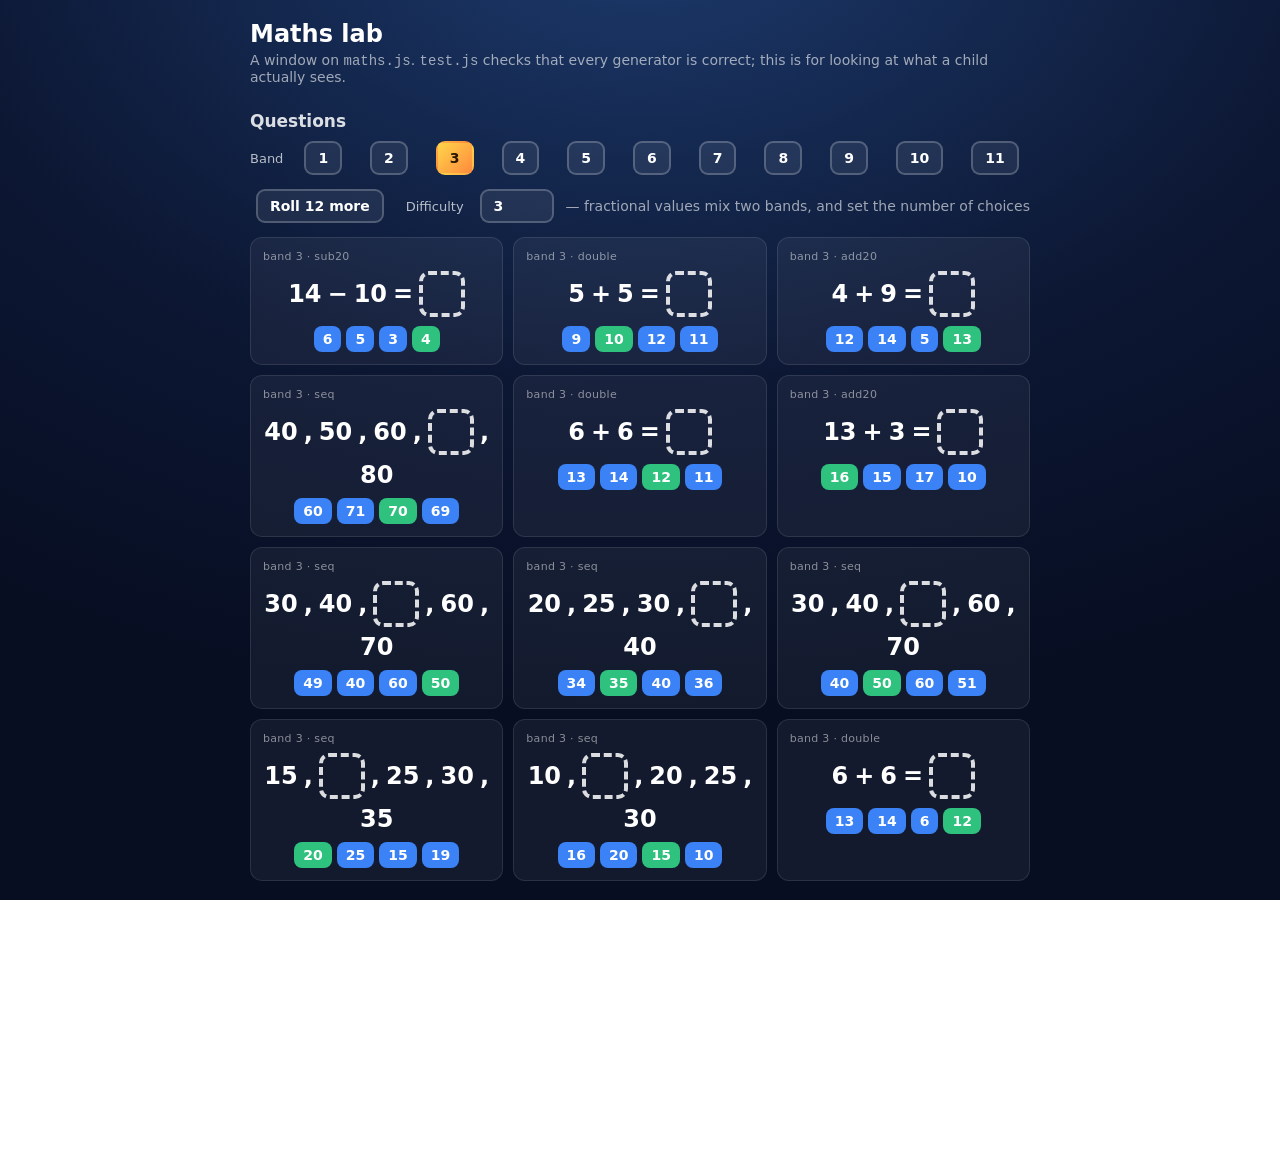
==== commit dad07baa: "refactor: share game data and strengthen regression coverage Previously country data, maths helpers " ====
--- a/maths-lab.html
+++ b/maths-lab.html
@@ -15,7 +15,7 @@
   .sub { opacity: .6; font-size: 14px; margin-bottom: 18px; }
   .row { display: flex; gap: 6px; flex-wrap: wrap; align-items: center; margin-bottom: 14px; }
   .row label { font-size: 13px; opacity: .7; margin-right: 4px; }
-  button.lab, select.lab, input.lab {
+  button.lab, input.lab {
     font: inherit; font-size: 14px; font-weight: 700; color: #fff;
     padding: 7px 12px; border-radius: 9px; cursor: pointer;
     border: 2px solid rgba(255,255,255,.22); background: rgba(255,255,255,.07);
@@ -156,30 +156,6 @@
   el('roll').addEventListener('click', roll);
   el('diff').addEventListener('change', roll);
 
-  // A synthetic learner of fixed ability on the same 1-MAX_BAND scale. Their chance of
-  // knowing an answer falls off as difficulty passes their ability, and what
-  // they do not know they guess from the choices on offer.
-  //
-  // Copied deliberately from test.js rather than invented: a lab that modelled
-  // the learner differently would give a different answer to the same question,
-  // and there would be no way to tell which one was lying.
-  function simulate(ability, n) {
-    var s = Maths.newState(4);
-    var correct = 0, total = 0, sum = 0, i, known, choices, p, ok_, at, ms;
-    for (i = 0; i < n; i++) {
-      at = Math.round(s.difficulty);         // not `band`: that is the preview's
-      known = 1 / (1 + Math.exp(1.6 * (s.difficulty - ability)));
-      choices = Maths.choiceCount(s.difficulty);
-      p = known + (1 - known) / choices;
-      ok_ = Math.random() < p;
-      ms = ok_ ? (2500 + 900 * at) * (0.4 + Math.random() * 1.4) : 9000;
-      s = Maths.update(s, { correct: ok_, elapsedMs: ms, band: at, skill: 'x' });
-      // Measure the second half only: the first is the climb to their level.
-      if (i > n / 2) { total++; sum += s.difficulty; if (ok_) { correct++; } }
-    }
-    return { band: sum / total, accuracy: correct / total };
-  }
-
   el('sim').addEventListener('click', function () {
     var n = Number(el('simN').value) || 4000;
     var html = '<tr><th>Ability</th><th>Settles at band</th><th>Correct</th></tr>';
@@ -187,7 +163,11 @@
     // how content and engine get judged, so it must not stop where the engine
     // no longer does.
     [1.5, 3, 4.5, 6, 7.5, 9, 10.5].forEach(function (ability) {
-      var r = simulate(ability, n);
+      // Maths.simulate is the same synthetic learner test.js asserts against,
+      // not a copy of it. A lab that modelled the learner differently from the
+      // suite would give a different answer to the same question, and there
+      // would be no way to tell which one was lying.
+      var r = Maths.simulate(ability, n, Math.random);
       // The band should land near their ability, and accuracy near 80%.
       var bandOk = Math.abs(r.band - Math.min(Maths.MAX_BAND, ability)) < 1.2;
       var accOk = r.accuracy > 0.72 && r.accuracy < 0.88;
--- a/style.css
+++ b/style.css
@@ -254,7 +254,7 @@
   flex-direction: column;
   align-items: center;
   gap: 2px;
-  margin: 0 auto 10px;
+  margin-bottom: 10px;
   padding: 10px 28px 9px;
   border-radius: 16px;
   background: linear-gradient(160deg, #ffe27a, #ffb43d 55%, #ff8a3d);
@@ -291,7 +291,6 @@
 
 .pvDot { border-radius: 50%; flex: 0 0 auto; }
 .pvDot.szXs { width: clamp(5px, 1.1vh, 8px);   height: clamp(5px, 1.1vh, 8px); }
-.pvDot.szSm { width: clamp(8px, 1.7vh, 12px);  height: clamp(8px, 1.7vh, 12px); }
 .pvDot.szMd { width: clamp(10px, 2.2vh, 15px); height: clamp(10px, 2.2vh, 15px); }
 .pvDot.szLg { width: clamp(17px, 3.6vh, 26px); height: clamp(17px, 3.6vh, 26px); }
 
@@ -481,11 +480,12 @@
 #modeRow button {
   font: inherit; cursor: pointer;
   flex: 1 1 0; max-width: 230px;
-  display: flex; align-items: center; justify-content: center;
+  display: flex; flex-direction: column; gap: 6px;
+  align-items: center; justify-content: center;
+  padding: 26px 10px 20px;
   border: 2px solid transparent; border-radius: 20px;
   transition: transform .08s;
 }
-#modeRow button { flex-direction: column; gap: 6px; padding: 26px 10px 20px; }
 #modeRow .modeIcon { font-size: clamp(34px, 6vh, 54px); line-height: 1; }
 #modeRow .modeName { font-size: 19px; font-weight: 800; }
 #modeRow .modeHint { font-size: 13px; font-weight: 600; opacity: .7; }
@@ -559,19 +559,22 @@
 #nextUnlock:active { transform: scale(.94); }
 
 /* ---- what this team has done ---- */
-#statsPanel {
+/* The stats card and the locker card are the same card, so they are the same
+   rule: a change to one that missed the other would show as a seam between two
+   screens the child reaches from the same row of buttons. */
+#statsPanel, #lockerPanel {
   position: fixed; inset: 0; z-index: 30;
   display: flex; align-items: center; justify-content: center; padding: 16px;
   background: rgba(5, 10, 25, .85); backdrop-filter: blur(3px);
 }
-#statsCard {
+#statsCard, #lockerCard {
   width: min(96%, 540px); max-height: 94%; overflow-y: auto;
   padding: 22px 26px 18px;
   border-radius: 22px; text-align: center;
   background: linear-gradient(160deg, #1d3b6e, #122347);
   box-shadow: 0 16px 50px rgba(0, 0, 0, .6);
 }
-#statsWho { font-size: 26px; font-weight: 800; margin-bottom: 4px; }
+#statsWho, #lockerWho { font-size: 26px; font-weight: 800; margin-bottom: 4px; }
 
 /* Icon and number, nothing to read. Two pairs per row on anything but the
    narrowest phone, so the whole record is visible without scrolling. */
@@ -585,14 +588,11 @@
   font-size: 22px; font-weight: 900; text-align: right; color: #ffd54a;
   white-space: nowrap;
 }
-#statsClose {
+#statsClose, #lockerClose {
   font: inherit; font-size: 22px; font-weight: 800; cursor: pointer;
   padding: 11px 34px; border: none; border-radius: 999px;
   color: #fff; background: rgba(255, 255, 255, .14);
 }
-
-/* The badge grid holds flags as well as animals, so rows stay even. */
-#badgeGrid { grid-template-columns: repeat(6, 1fr); }
 
 #trophyShelf { min-height: 22px; font-size: 18px; letter-spacing: 2px; margin-bottom: 6px; }
 
@@ -623,20 +623,7 @@
 .slotCard .pencil:active { transform: scale(.9); }
 .slotCard.empty .badge { opacity: .45; font-weight: 800; }
 
-/* ---- the locker ---- */
-#lockerPanel {
-  position: fixed; inset: 0; z-index: 30;
-  display: flex; align-items: center; justify-content: center; padding: 16px;
-  background: rgba(5, 10, 25, .85); backdrop-filter: blur(3px);
-}
-#lockerCard {
-  width: min(96%, 540px); max-height: 94%; overflow-y: auto;
-  padding: 22px 26px 18px;
-  border-radius: 22px; text-align: center;
-  background: linear-gradient(160deg, #1d3b6e, #122347);
-  box-shadow: 0 16px 50px rgba(0, 0, 0, .6);
-}
-#lockerWho { font-size: 26px; font-weight: 800; margin-bottom: 4px; }
+/* ---- the locker (panel, card and close button styled with the stats card) ---- */
 /* One shelf per kind, the same panel treatment as the badge grid so choosing
    a ball reads like choosing a badge: tap the one you want. */
 .lockerGrid {
@@ -670,12 +657,7 @@
   font-size: 11px; font-weight: 800; letter-spacing: -.2px;
   color: #ffd54a; opacity: .9; white-space: nowrap;
 }
-#lockerClose {
-  font: inherit; font-size: 22px; font-weight: 800; cursor: pointer;
-  margin-top: 4px; padding: 11px 34px;
-  border: none; border-radius: 999px;
-  color: #fff; background: rgba(255, 255, 255, .14);
-}
+#lockerClose { margin-top: 4px; }
 
 /* New cosmetics land on the full-time card, popping in one by one. */
 #overUnlocks { margin: 12px 0 4px; }
@@ -731,8 +713,7 @@
   background: rgba(255,255,255,.08); color: #fff;
 }
 #teamName::placeholder { opacity: .4; }
-#teamButtons { display: flex; gap: 10px; justify-content: center; margin-top: 12px; }
-#teamButtons { margin-top: 16px; gap: 12px; }
+#teamButtons { display: flex; gap: 12px; justify-content: center; margin-top: 16px; }
 #teamButtons button {
   font: inherit; font-size: 22px; font-weight: 800; padding: 12px 28px;
   border: none; border-radius: 999px; cursor: pointer;
@@ -741,6 +722,108 @@
 #teamOk { color: #06230f; background: linear-gradient(135deg, #57e389, #2ec27e); }
 #teamDelete { color: #fff; background: rgba(255,255,255,.1); }
 #teamDelete.arm { background: #ef4444; }
+
+/* ---- the flag picker: its own screen ---- */
+/* Two hundred flags will not fit on the team card, and the card is already
+   taller than a short phone. So the badge grid keeps one tile — a globe — that
+   opens this, exactly as the cup draw and the locker are screens of their own.
+   Above the editor (z-index 30), because it is opened from it. */
+#flagPicker {
+  position: fixed; inset: 0; z-index: 31;
+  display: flex; align-items: center; justify-content: center; padding: 10px;
+  background: rgba(4, 9, 22, .94); backdrop-filter: blur(4px);
+}
+/* Tabs pinned at the top, the back arrow pinned at the bottom, and only the
+   flags between them scroll — so the way out never scrolls off the screen. */
+#flagCard {
+  width: min(96%, 540px); height: 94%;
+  padding: 12px 12px 12px;
+  border-radius: 22px;
+  background: linear-gradient(160deg, #1d3b6e, #101f3f);
+  border: 1px solid rgba(255, 255, 255, .1);
+  box-shadow: 0 18px 50px rgba(0, 0, 0, .6);
+  display: flex; flex-direction: column; align-items: center; gap: 10px;
+  overflow: hidden;
+}
+
+/* The game has no words, so a continent is a glyph. Three of them are the
+   globe turned to that part of the world; the other two are the thing a small
+   child already reads as that place. Guessing wrong costs one tap.
+   Six tabs on a phone: still 50-odd pixels each, which a five-year-old's thumb
+   hits without aiming. */
+#flagTabs { display: flex; gap: 5px; width: 100%; flex: 0 0 auto; }
+#flagTabs button {
+  flex: 1 1 0; min-width: 0;
+  font: inherit; font-size: clamp(24px, 6.2vw, 32px); line-height: 1;
+  padding: 13px 0; border-radius: 14px; cursor: pointer;
+  border: 2px solid transparent; background: rgba(255, 255, 255, .06);
+}
+/* The star is not a place, and must not look like one even when it is not the
+   open tab: it keeps a warm edge of its own, so the first tab reads as a
+   different KIND of thing rather than a sixth continent. */
+#flagTabs button.top {
+  border-color: rgba(255, 213, 74, .45);
+  background: rgba(255, 213, 74, .12);
+}
+#flagTabs button.on {
+  border-color: #fff;
+  background: linear-gradient(135deg, #ffd54a, #ff8a3d);
+  box-shadow: 0 0 0 3px rgba(255, 213, 74, .3);
+}
+#flagTabs button:active { transform: scale(.94); }
+
+/* Tiles wide enough for a five-year-old's thumb, and as many per row as the
+   screen honestly fits — six on a phone, more on a tablet. */
+#flagGrid {
+  flex: 1 1 auto; width: 100%; overflow-y: auto;
+  -webkit-overflow-scrolling: touch;
+  display: grid; grid-template-columns: repeat(auto-fill, minmax(54px, 1fr));
+  gap: 8px; padding: 10px;
+  border-radius: 14px;
+  border: 2px solid rgba(255, 255, 255, .09);
+  background: rgba(255, 255, 255, .04);
+  align-content: start;
+}
+#flagGrid button {
+  font: inherit; font-size: clamp(26px, 6.4vw, 34px); line-height: 1;
+  padding: 12px 0; border-radius: 12px; cursor: pointer;
+  border: 2px solid transparent; background: rgba(255, 255, 255, .06);
+}
+#flagGrid button.on {
+  border-color: #fff;
+  background: linear-gradient(135deg, #ffd54a, #ff8a3d);
+  box-shadow: 0 0 0 3px rgba(255, 213, 74, .35);
+}
+#flagGrid button:active { transform: scale(.92); }
+
+/* The same back arrow as the draw, in the same place, doing the same nothing:
+   leaving without a flag must be as cheap as it looks. */
+#flagButtons { flex: 0 0 auto; }
+#flagBack {
+  font: inherit; font-size: 24px; font-weight: 800; cursor: pointer;
+  padding: 11px 40px; border: none; border-radius: 999px;
+  color: #fff; background: rgba(255, 255, 255, .14);
+}
+#flagBack:active { transform: translateY(3px); }
+
+/* The door into that screen, sitting in the badge grid's last tile. It is not
+   a badge, so it does not look like one: a dashed edge says "there is more
+   through here". When the team already wears a flag the grid does not carry,
+   the tile shows that flag instead and keeps a small globe in the corner, so
+   the child can still see what they picked without the card growing a row. */
+#badgeGrid button.door {
+  border-style: dashed; border-color: rgba(255, 213, 74, .55);
+  background: rgba(255, 213, 74, .1);
+  position: relative;
+}
+#badgeGrid button.door.on {
+  border-style: solid;
+}
+#badgeGrid button.door .pip {
+  position: absolute; right: 1px; bottom: 0;
+  font-size: 13px; line-height: 1; font-style: normal;
+  filter: drop-shadow(0 1px 2px rgba(0, 0, 0, .6));
+}
 
 /* ---- the tournament: its own screen ---- */
 #bracket {
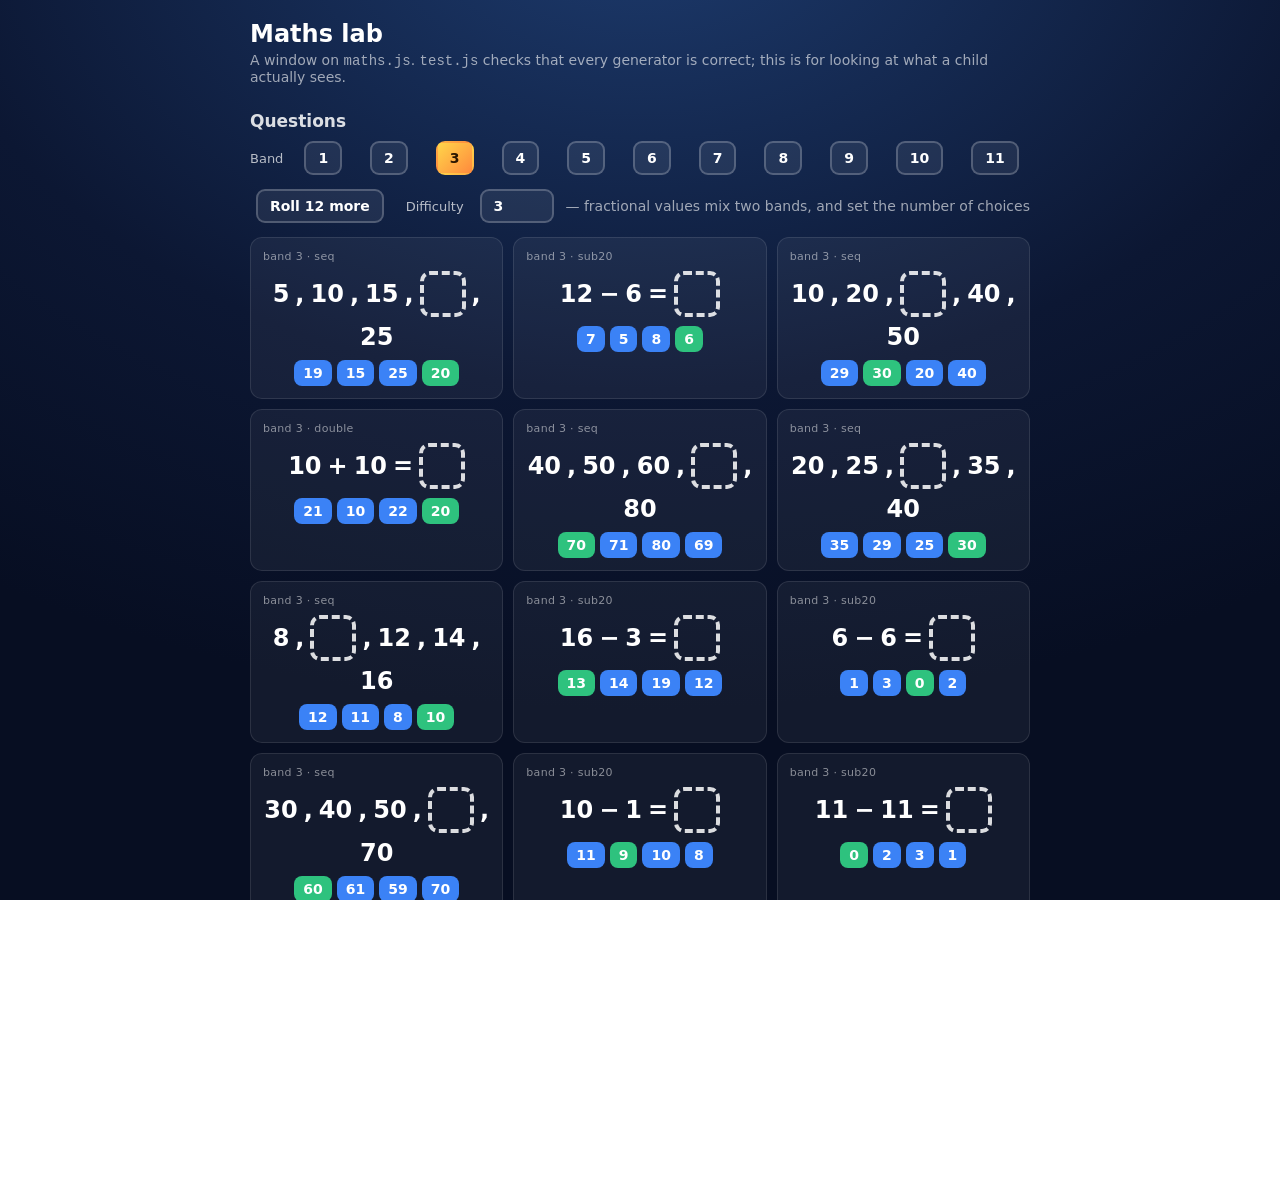
==== commit 5d51a825: "feat: earn useful football and size bonuses Previously earned bonuses reused arcade effects that cou" ====
--- a/maths-lab.html
+++ b/maths-lab.html
@@ -89,6 +89,7 @@
 </div>
 
 <script src="maths.js"></script>
+<script src="bonuses.js"></script>
 <script src="quiz.js"></script>
 <script>
 (function () {
--- a/style.css
+++ b/style.css
@@ -130,7 +130,10 @@
   box-shadow: 0 4px 18px rgba(255, 150, 40, .5);
   animation: bannerPop .35s ease both, wiggle 1.2s ease-in-out .4s infinite;
   pointer-events: none;
-  white-space: nowrap;
+  white-space: normal;
+  width: max-content;
+  max-width: calc(100% - 20px);
+  text-align: center;
   z-index: 3;
 }
 
@@ -228,7 +231,8 @@
      rather than the thing to do. */
   width: min(96%, 540px);
   max-height: 94%;
-  overflow: hidden;
+  overflow-y: auto;
+  overscroll-behavior: contain;
   padding: 22px 20px 16px;
   border-radius: 22px;
   background: rgba(6, 20, 44, .95);
@@ -289,6 +293,47 @@
   height: clamp(10px, 2.2vh, 16px);
 }
 
+#quizPrizeName { font-size: clamp(16px, 2.8vh, 22px); font-weight: 900; color: #172b4c; }
+#quizPrizeHint { max-width: 310px; font-size: clamp(12px, 2vh, 15px); font-weight: 700; line-height: 1.3; color: #263748; }
+#quizPrizePreview.football { height: clamp(38px, 7.5vh, 58px); margin: 3px 0; }
+.pvPitch {
+  display: block; position: relative; width: 155px; height: 100%;
+  border: 1px solid rgba(255,255,255,.7); border-radius: 7px;
+  background: #237653; overflow: hidden;
+}
+.pvPitch > span { position: absolute; transform: translate(-50%, -50%); }
+.pvPlayer { width: 16px; height: 16px; border: 2px solid rgba(255,255,255,.8); border-radius: 50%; }
+.pvPlayer.blue { background: #3b82f6; }
+.pvPlayer.red { background: #ef4444; }
+.pvPlayer.keeper { background: #f59e0b; }
+.pvPlayer.ghost { opacity: .35; border-style: dashed; }
+.pv-small .before { width: 20px; height: 20px; }
+.pv-small .after { width: 12px; height: 12px; }
+.pv-big .after { width: 24px; height: 24px; }
+.pvBall { width: 7px; height: 7px; border-radius: 50%; background: #fff; }
+.pvChange, .pvPause, .pvCount { color: #ffeb85; font: 900 21px/1 sans-serif; }
+.pvPause { font-size: 16px; }
+.pvCount { font-size: 16px; }
+.pvGoal { width: 8px; height: 25px; border: 2px solid white; border-left: 0; }
+.pvGuide { height: 2px; width: 31px; border-top: 2px dashed #a7f3d0; }
+.pvGuide.outgoing { width: 42px; transform: translate(-50%, -50%) rotate(-23deg); }
+.pvContact { width: 11px; height: 11px; border: 2px solid #ffeb85; border-radius: 50%; }
+
+#bonusAction {
+  position: absolute; z-index: 4; left: 50%; bottom: 12px; transform: translateX(-50%);
+  min-height: 44px; padding: 9px 20px; border: 2px solid rgba(255,255,255,.5);
+  border-radius: 999px; font: inherit; font-size: 15px; font-weight: 800; line-height: 1.2; color: #fff; background: #15345e;
+  box-shadow: 0 3px 10px rgba(0,0,0,.3); cursor: pointer;
+}
+
+@media (max-height: 570px) {
+  #quiz { padding: 12px 14px; }
+  #quizPrize { flex-direction: row; flex-wrap: wrap; justify-content: center; gap: 4px 10px; padding: 7px 12px; margin-bottom: 6px; }
+  #quizPrizeGlyph { font-size: 28px; }
+  #quizPrizePreview.football { height: 32px; margin: 0; }
+  #quizPrizeHint { flex-basis: 100%; max-width: none; font-size: 12px; }
+}
+
 .pvDot { border-radius: 50%; flex: 0 0 auto; }
 .pvDot.szXs { width: clamp(5px, 1.1vh, 8px);   height: clamp(5px, 1.1vh, 8px); }
 .pvDot.szMd { width: clamp(10px, 2.2vh, 15px); height: clamp(10px, 2.2vh, 15px); }
@@ -356,6 +401,13 @@
 #quizSkip:hover { background: rgba(255, 255, 255, .18); color: rgba(255, 255, 255, .85); }
 #quizSkip:active { transform: scale(.92); }
 
+@media (max-height: 570px) {
+  #quizQ { min-height: 48px; }
+  #quizChoices { margin-top: 8px; }
+  #quizSkip { margin-top: 8px; }
+  #quizLead { margin-bottom: 5px; }
+}
+
 .qBalls { display: flex; gap: 3px; }
 .qBall {
   width: clamp(16px, 3vh, 24px);
@@ -1002,5 +1054,7 @@
   border-radius: 6px;
   background: linear-gradient(160deg, #35404e, #232c37);
 }
+body.pro #quizPrizeName { color: #ffeb85; }
+body.pro #quizPrizeHint { color: #e2e8f0; }
 body.pro #quizChoices button { border-radius: 6px; }
 body.pro #goalFlash { animation: none; }
